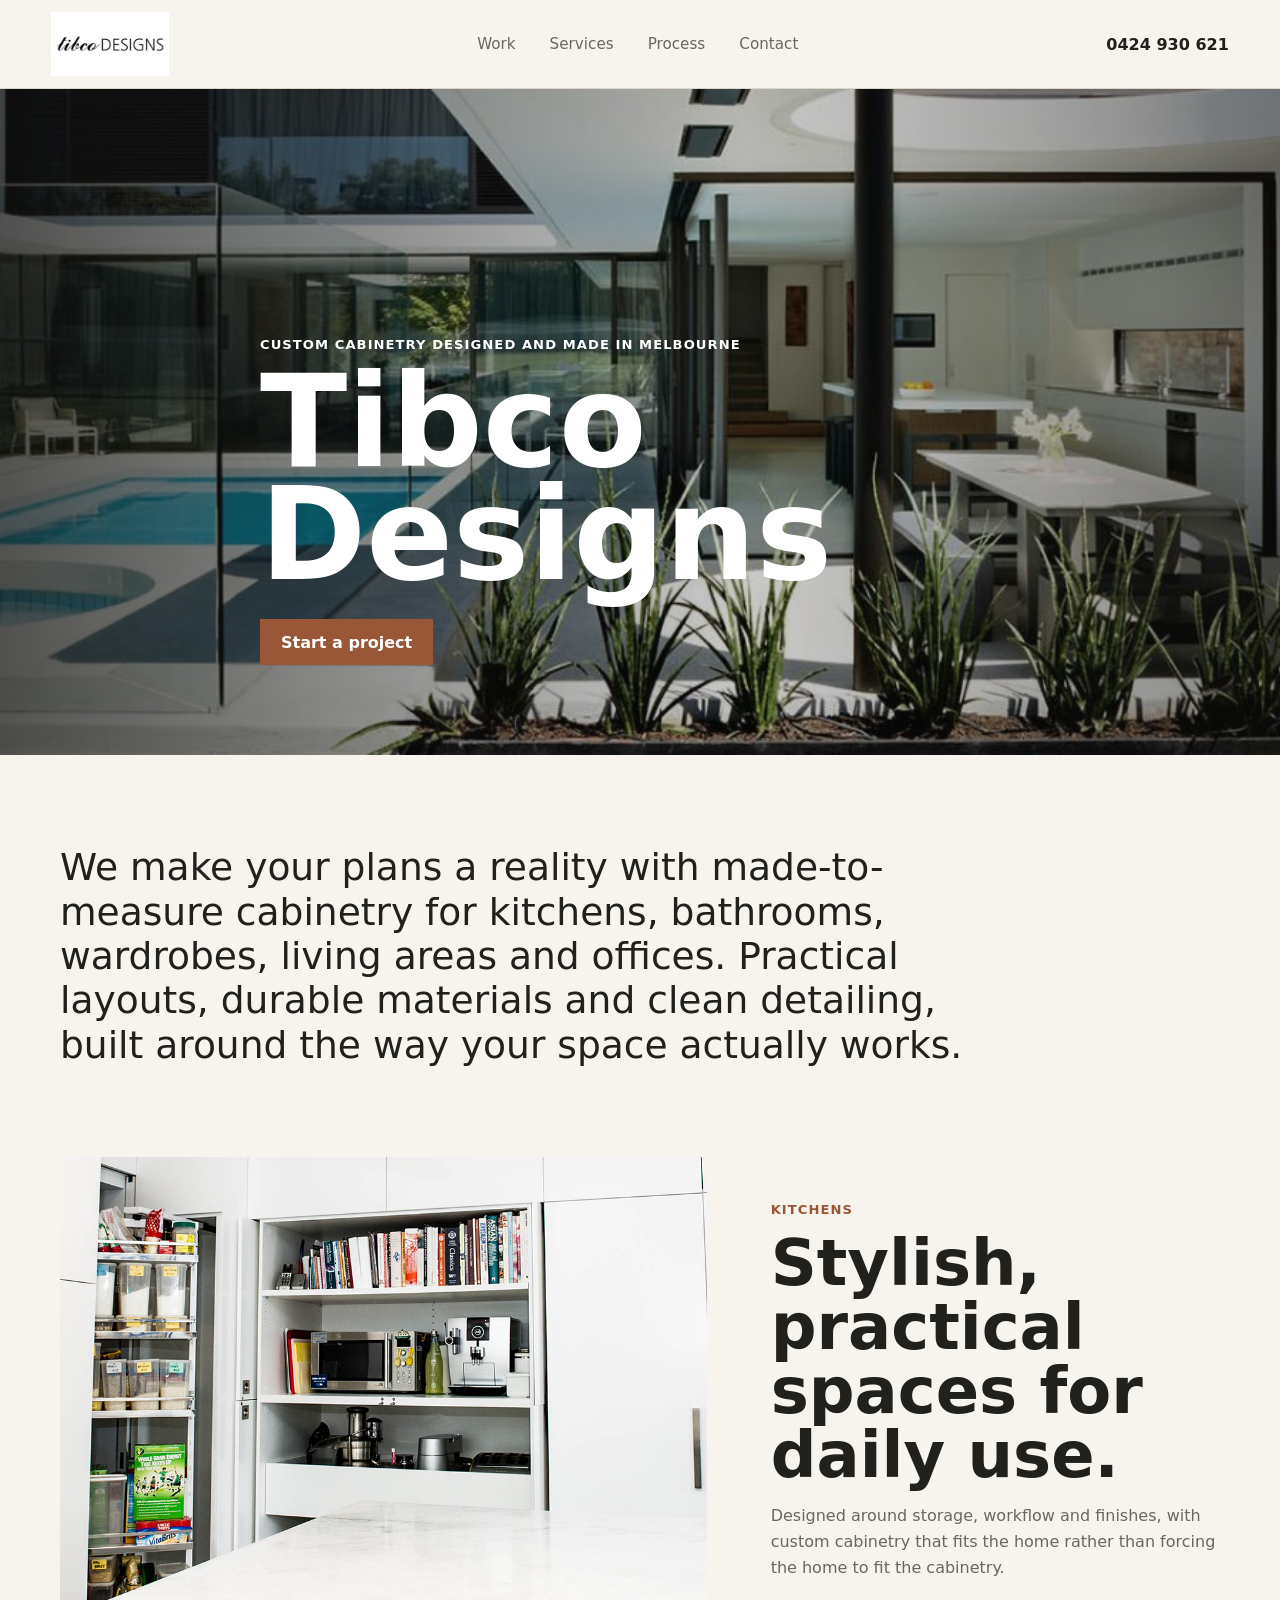
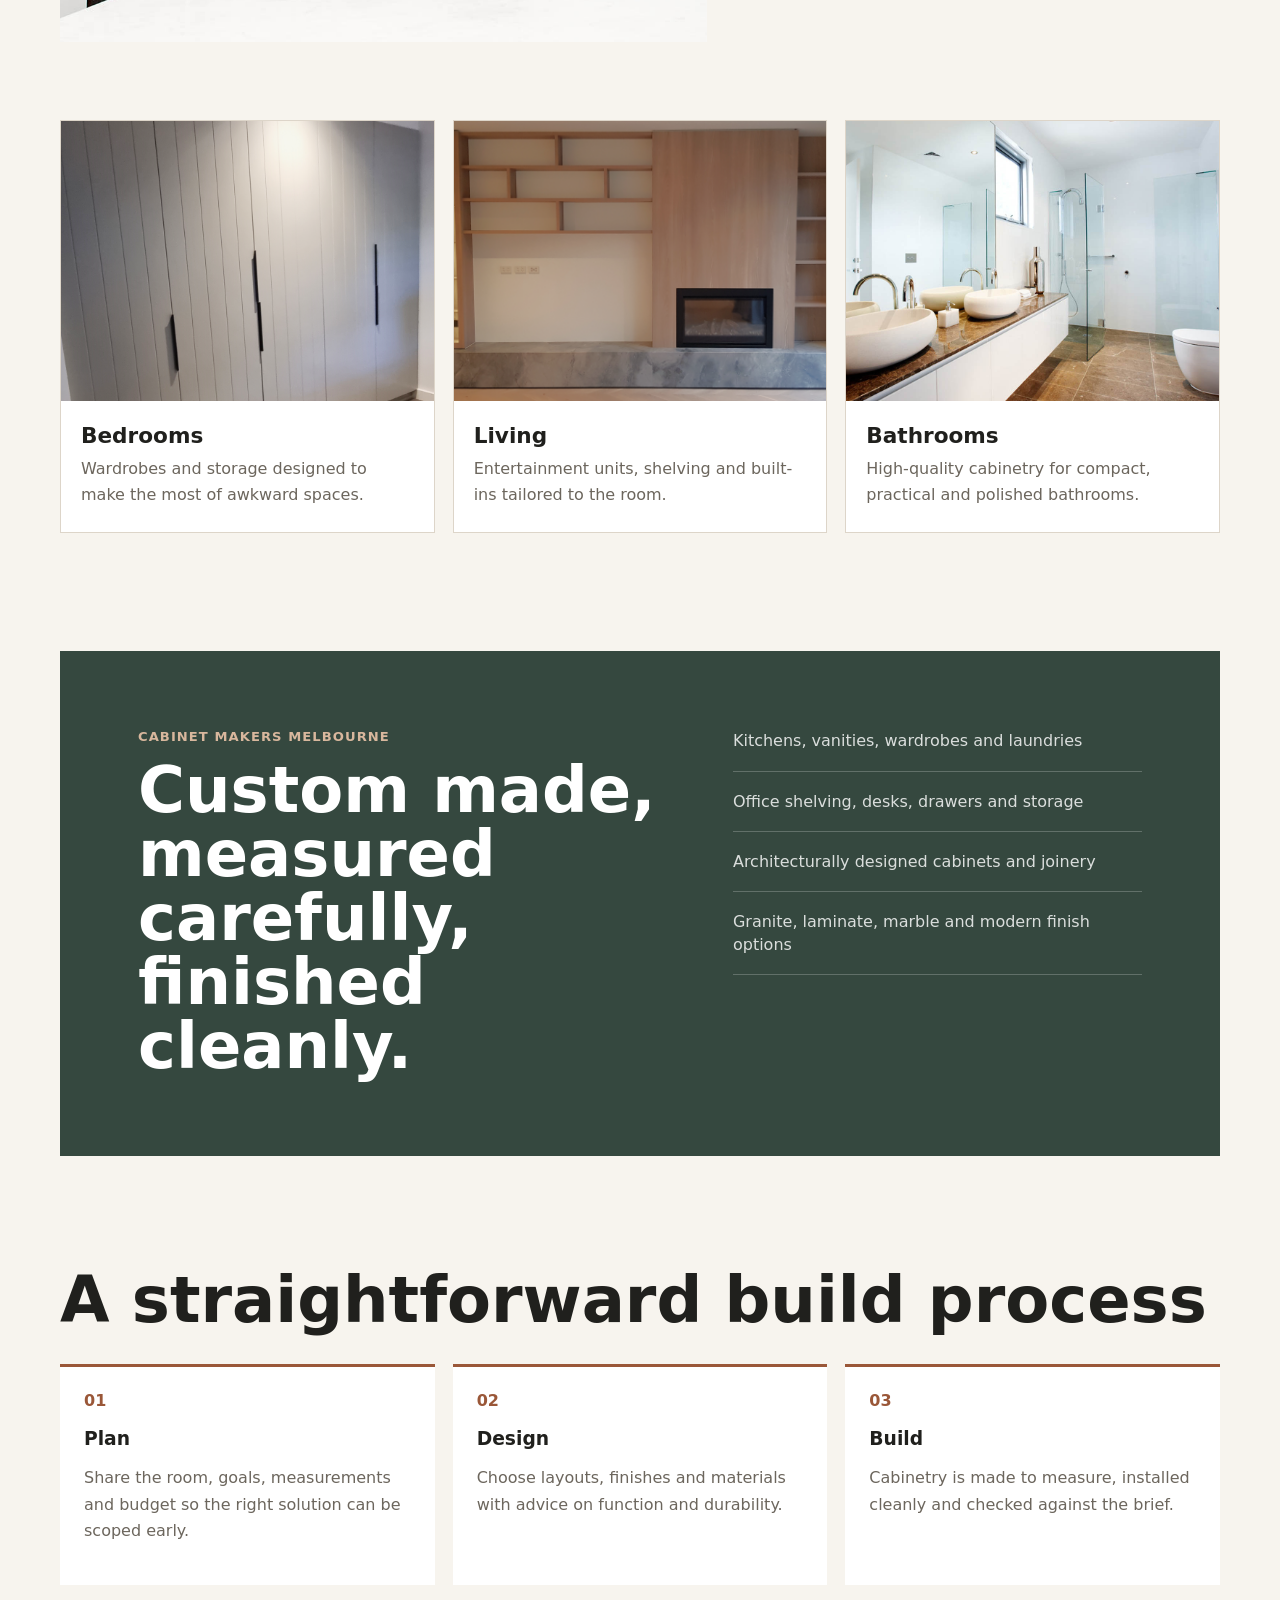
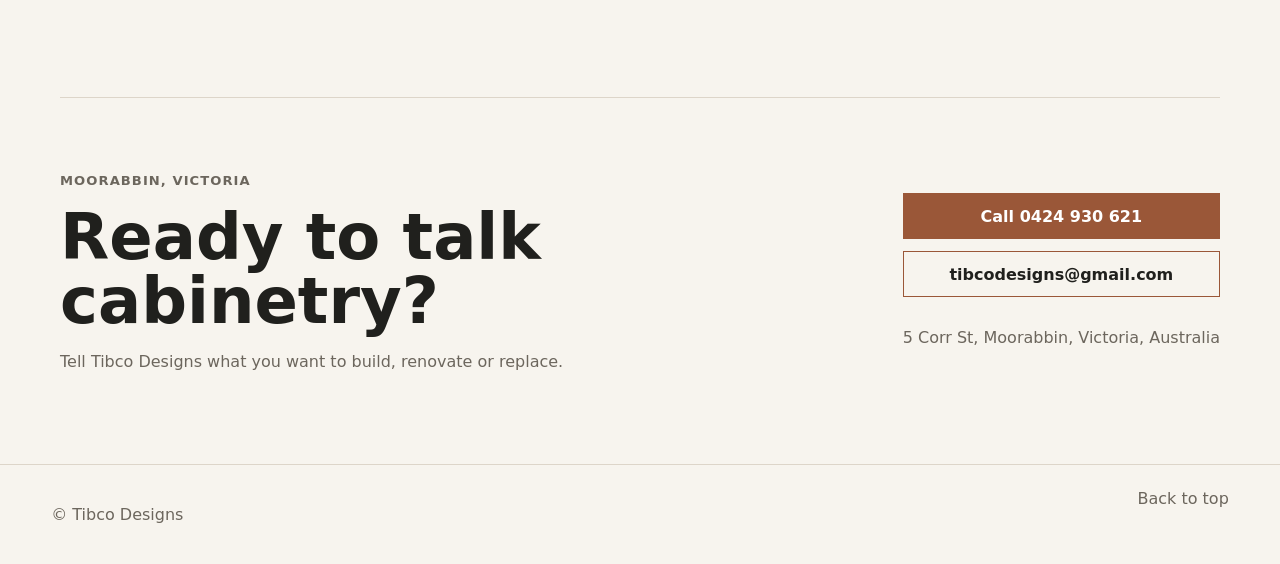
==== index.html @ f1836477 "Initial Tibco Designs static website" ====
<!doctype html>
<html lang="en-AU">
  <head>
    <meta charset="utf-8">
    <meta name="viewport" content="width=device-width, initial-scale=1">
    <title>Tibco Designs | Custom Cabinet Makers Melbourne</title>
    <meta name="description" content="Custom cabinetry, kitchens, wardrobes, living spaces, offices and bathrooms designed and made in Melbourne.">
    <link rel="stylesheet" href="styles.css">
  </head>
  <body>
    <header class="site-header" id="top">
      <a class="brand" href="#top" aria-label="Tibco Designs home">
        <img src="assets/logo.jpg" alt="Tibco Designs">
      </a>
      <nav aria-label="Primary navigation">
        <a href="#work">Work</a>
        <a href="#services">Services</a>
        <a href="#process">Process</a>
        <a href="#contact">Contact</a>
      </nav>
      <a class="phone" href="tel:+61424930621">0424 930 621</a>
    </header>

    <main>
      <section class="hero">
        <img src="assets/hero.jpg" alt="Custom cabinetry by Tibco Designs">
        <div class="hero-copy">
          <p>Custom cabinetry designed and made in Melbourne</p>
          <h1>Tibco Designs</h1>
          <a class="button" href="#contact">Start a project</a>
        </div>
      </section>

      <section class="intro" aria-label="Introduction">
        <p>We make your plans a reality with made-to-measure cabinetry for kitchens, bathrooms, wardrobes, living areas and offices. Practical layouts, durable materials and clean detailing, built around the way your space actually works.</p>
      </section>

      <section class="showcase" id="work">
        <article class="feature">
          <img src="assets/kitchen.jpg" alt="Modern custom kitchen cabinetry">
          <div>
            <p class="eyebrow">Kitchens</p>
            <h2>Stylish, practical spaces for daily use.</h2>
            <p>Designed around storage, workflow and finishes, with custom cabinetry that fits the home rather than forcing the home to fit the cabinetry.</p>
          </div>
        </article>

        <div class="project-grid">
          <article>
            <img src="assets/wardrobe.png" alt="Custom wardrobe joinery">
            <h3>Bedrooms</h3>
            <p>Wardrobes and storage designed to make the most of awkward spaces.</p>
          </article>
          <article>
            <img src="assets/living.png" alt="Living room cabinetry and entertainment unit">
            <h3>Living</h3>
            <p>Entertainment units, shelving and built-ins tailored to the room.</p>
          </article>
          <article>
            <img src="assets/bathroom.jpg" alt="Bathroom vanity cabinetry">
            <h3>Bathrooms</h3>
            <p>High-quality cabinetry for compact, practical and polished bathrooms.</p>
          </article>
        </div>
      </section>

      <section class="services" id="services">
        <div>
          <p class="eyebrow">Cabinet makers Melbourne</p>
          <h2>Custom made, measured carefully, finished cleanly.</h2>
        </div>
        <ul>
          <li>Kitchens, vanities, wardrobes and laundries</li>
          <li>Office shelving, desks, drawers and storage</li>
          <li>Architecturally designed cabinets and joinery</li>
          <li>Granite, laminate, marble and modern finish options</li>
        </ul>
      </section>

      <section class="process" id="process">
        <h2>A straightforward build process</h2>
        <div class="steps">
          <article>
            <span>01</span>
            <h3>Plan</h3>
            <p>Share the room, goals, measurements and budget so the right solution can be scoped early.</p>
          </article>
          <article>
            <span>02</span>
            <h3>Design</h3>
            <p>Choose layouts, finishes and materials with advice on function and durability.</p>
          </article>
          <article>
            <span>03</span>
            <h3>Build</h3>
            <p>Cabinetry is made to measure, installed cleanly and checked against the brief.</p>
          </article>
        </div>
      </section>

      <section class="contact" id="contact">
        <div>
          <p class="eyebrow">Moorabbin, Victoria</p>
          <h2>Ready to talk cabinetry?</h2>
          <p>Tell Tibco Designs what you want to build, renovate or replace.</p>
        </div>
        <div class="contact-actions">
          <a class="button" href="tel:+61424930621">Call 0424 930 621</a>
          <a class="button secondary" href="mailto:tibcodesigns@gmail.com">tibcodesigns@gmail.com</a>
          <p>5 Corr St, Moorabbin, Victoria, Australia</p>
        </div>
      </section>
    </main>

    <footer>
      <p>&copy; Tibco Designs</p>
      <a href="#top">Back to top</a>
    </footer>
  </body>
</html>
---- styles.css ----
:root {
  color-scheme: light;
  --ink: #20201d;
  --muted: #6c665d;
  --paper: #f7f4ee;
  --surface: #ffffff;
  --line: #ddd5c9;
  --accent: #9a5738;
  --accent-dark: #623722;
  --green: #35483f;
}

* {
  box-sizing: border-box;
}

html {
  scroll-behavior: smooth;
}

body {
  margin: 0;
  font-family: Inter, ui-sans-serif, system-ui, -apple-system, BlinkMacSystemFont, "Segoe UI", sans-serif;
  color: var(--ink);
  background: var(--paper);
  letter-spacing: 0;
}

img {
  display: block;
  max-width: 100%;
}

a {
  color: inherit;
  text-decoration: none;
}

.site-header {
  position: sticky;
  top: 0;
  z-index: 10;
  display: grid;
  grid-template-columns: auto 1fr auto;
  gap: 24px;
  align-items: center;
  padding: 12px clamp(18px, 4vw, 56px);
  background: rgba(247, 244, 238, 0.94);
  border-bottom: 1px solid var(--line);
  backdrop-filter: blur(18px);
}

.brand img {
  width: 118px;
  height: auto;
}

nav {
  display: flex;
  justify-content: center;
  gap: clamp(14px, 3vw, 34px);
  color: var(--muted);
  font-size: 0.95rem;
}

nav a,
.phone,
footer a {
  transition: color 160ms ease;
}

nav a:hover,
.phone:hover,
footer a:hover {
  color: var(--accent);
}

.phone {
  font-weight: 700;
}

.hero {
  position: relative;
  min-height: min(74vh, 720px);
  display: grid;
  align-items: end;
  overflow: hidden;
  background: var(--ink);
}

.hero img {
  position: absolute;
  inset: 0;
  width: 100%;
  height: 100%;
  object-fit: cover;
}

.hero::after {
  content: "";
  position: absolute;
  inset: 0;
  background: linear-gradient(90deg, rgba(18, 17, 14, 0.72), rgba(18, 17, 14, 0.22) 58%, rgba(18, 17, 14, 0.5));
}

.hero-copy {
  position: relative;
  z-index: 1;
  width: min(760px, calc(100% - 36px));
  margin: 0 auto;
  padding: 0 0 clamp(48px, 10vh, 96px);
  color: #fff;
}

.hero-copy p,
.eyebrow {
  margin: 0 0 14px;
  font-size: 0.82rem;
  font-weight: 800;
  letter-spacing: 0.08em;
  text-transform: uppercase;
}

.hero h1 {
  margin: 0 0 28px;
  font-size: clamp(3.6rem, 12vw, 8rem);
  line-height: 0.88;
}

.button {
  display: inline-flex;
  min-height: 46px;
  align-items: center;
  justify-content: center;
  padding: 0 20px;
  border: 1px solid var(--accent);
  background: var(--accent);
  color: #fff;
  font-weight: 800;
}

.button:hover {
  background: var(--accent-dark);
  border-color: var(--accent-dark);
}

.button.secondary {
  background: transparent;
  color: var(--ink);
}

.button.secondary:hover {
  background: var(--ink);
  border-color: var(--ink);
  color: #fff;
}

.intro,
.showcase,
.services,
.process,
.contact {
  width: min(1160px, calc(100% - 36px));
  margin: 0 auto;
}

.intro {
  padding: clamp(42px, 8vw, 90px) 0;
}

.intro p {
  width: min(920px, 100%);
  margin: 0;
  font-size: clamp(1.35rem, 3vw, 2.35rem);
  line-height: 1.18;
}

.feature {
  display: grid;
  grid-template-columns: minmax(0, 1.18fr) minmax(280px, 0.82fr);
  gap: clamp(24px, 5vw, 64px);
  align-items: center;
  padding-bottom: clamp(34px, 7vw, 78px);
}

.feature img,
.project-grid img {
  width: 100%;
  aspect-ratio: 4 / 3;
  object-fit: cover;
}

.feature h2,
.services h2,
.process h2,
.contact h2 {
  margin: 0;
  font-size: clamp(2rem, 5vw, 4rem);
  line-height: 1;
}

.feature p:not(.eyebrow),
.contact p,
.project-grid p,
.steps p {
  color: var(--muted);
  line-height: 1.65;
}

.eyebrow {
  color: var(--accent);
}

.project-grid {
  display: grid;
  grid-template-columns: repeat(3, minmax(0, 1fr));
  gap: 18px;
  padding-bottom: clamp(54px, 10vw, 118px);
}

.project-grid article {
  background: var(--surface);
  border: 1px solid var(--line);
}

.project-grid h3,
.project-grid p {
  margin-left: 20px;
  margin-right: 20px;
}

.project-grid h3 {
  margin-top: 22px;
  margin-bottom: 8px;
  font-size: 1.35rem;
}

.project-grid p {
  margin-top: 0;
  margin-bottom: 24px;
}

.services {
  display: grid;
  grid-template-columns: minmax(0, 0.95fr) minmax(280px, 0.75fr);
  gap: clamp(28px, 6vw, 80px);
  align-items: start;
  padding: clamp(44px, 7vw, 78px);
  background: var(--green);
  color: #fff;
}

.services .eyebrow {
  color: #d8b79d;
}

.services ul {
  display: grid;
  gap: 18px;
  margin: 0;
  padding: 0;
  list-style: none;
}

.services li {
  padding-bottom: 18px;
  border-bottom: 1px solid rgba(255, 255, 255, 0.22);
  color: rgba(255, 255, 255, 0.82);
  line-height: 1.45;
}

.process {
  padding: clamp(54px, 10vw, 112px) 0;
}

.steps {
  display: grid;
  grid-template-columns: repeat(3, minmax(0, 1fr));
  gap: 18px;
  margin-top: 32px;
}

.steps article {
  border-top: 3px solid var(--accent);
  background: var(--surface);
  padding: 24px;
}

.steps span {
  color: var(--accent);
  font-weight: 900;
}

.steps h3 {
  margin: 18px 0 8px;
}

.contact {
  display: grid;
  grid-template-columns: minmax(0, 1fr) auto;
  gap: 30px;
  align-items: center;
  padding: clamp(40px, 7vw, 72px) 0;
  border-top: 1px solid var(--line);
}

.contact-actions {
  display: grid;
  gap: 12px;
  min-width: min(360px, 100%);
}

footer {
  display: flex;
  justify-content: space-between;
  gap: 18px;
  padding: 24px clamp(18px, 4vw, 56px);
  color: var(--muted);
  border-top: 1px solid var(--line);
}

@media (max-width: 820px) {
  .site-header {
    grid-template-columns: 1fr auto;
  }

  nav {
    grid-column: 1 / -1;
    justify-content: flex-start;
    overflow-x: auto;
    padding-bottom: 2px;
  }

  .feature,
  .services,
  .contact {
    grid-template-columns: 1fr;
  }

  .project-grid,
  .steps {
    grid-template-columns: 1fr;
  }

  .services {
    width: 100%;
    padding-left: 18px;
    padding-right: 18px;
  }
}

@media (max-width: 520px) {
  .phone {
    font-size: 0.9rem;
  }

  .brand img {
    width: 100px;
  }

  .hero {
    min-height: 640px;
  }

  .hero-copy {
    width: calc(100% - 28px);
  }

  footer {
    display: grid;
  }
}
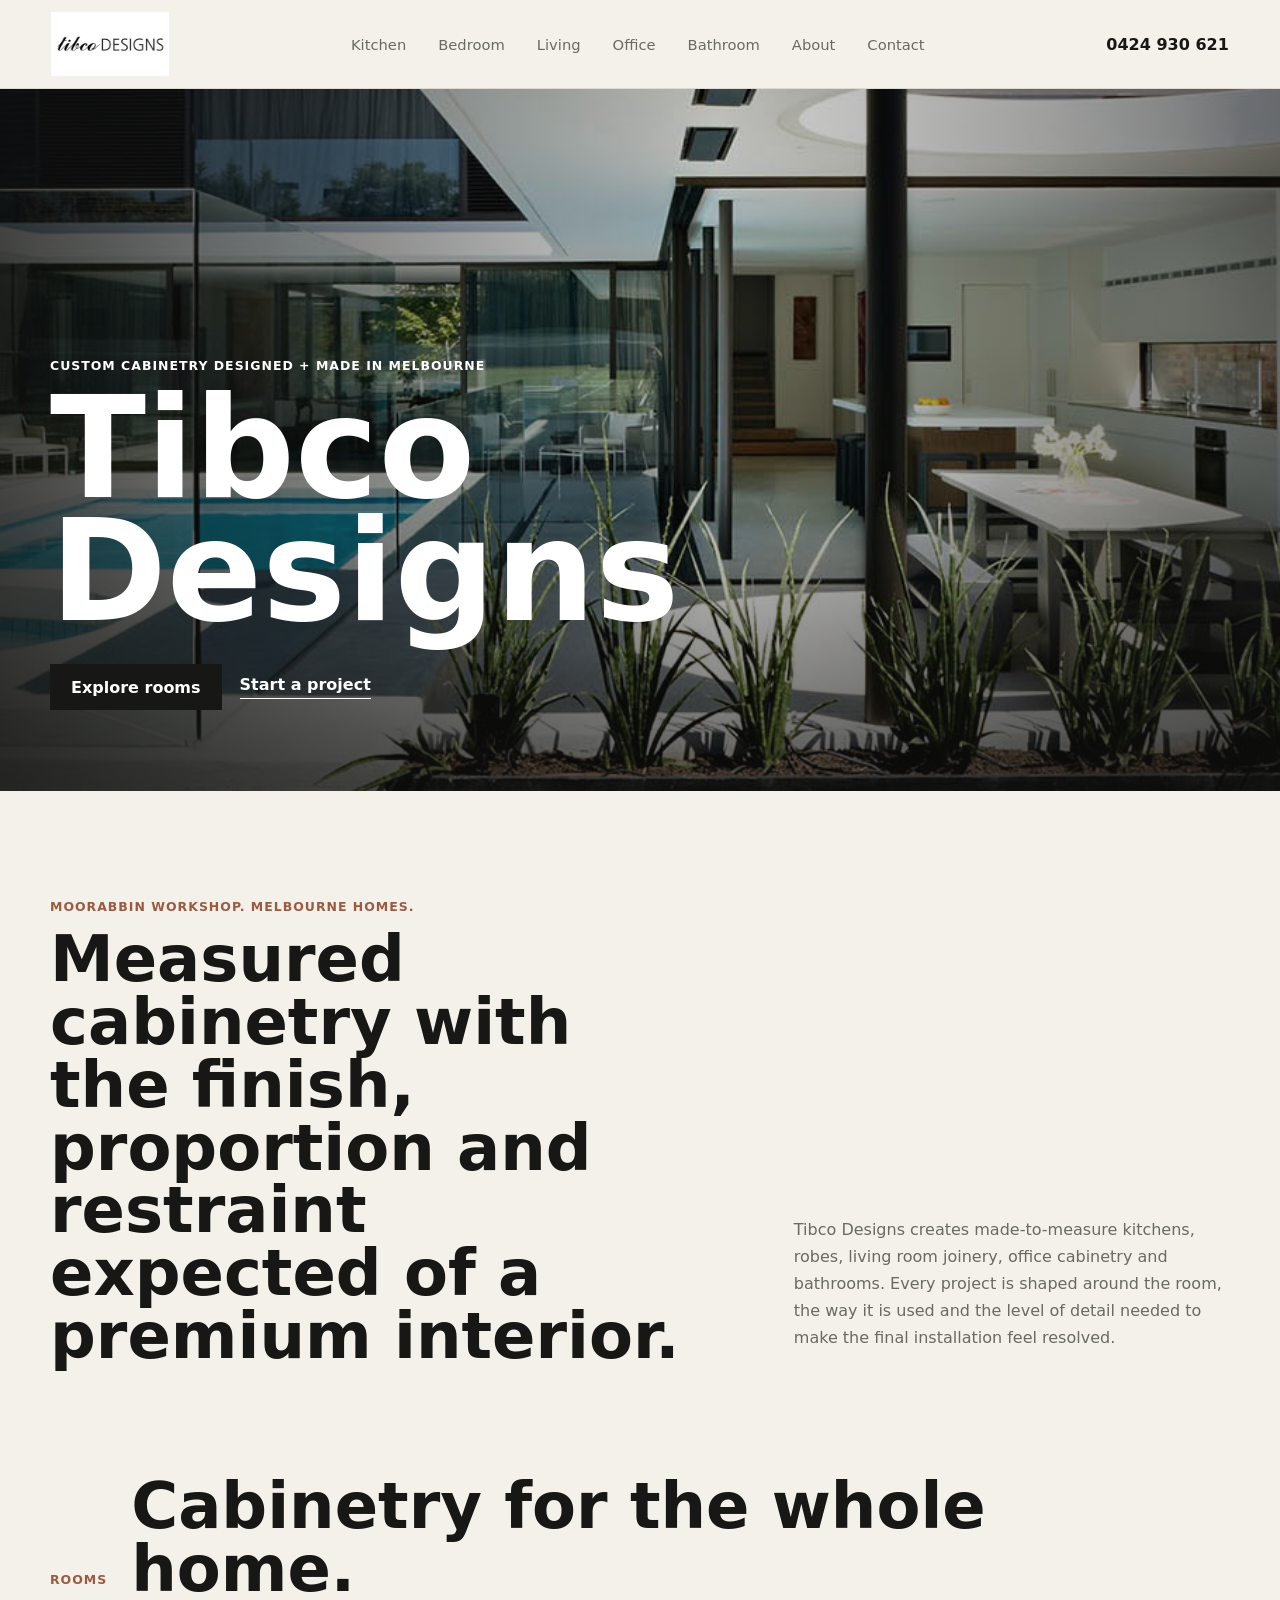
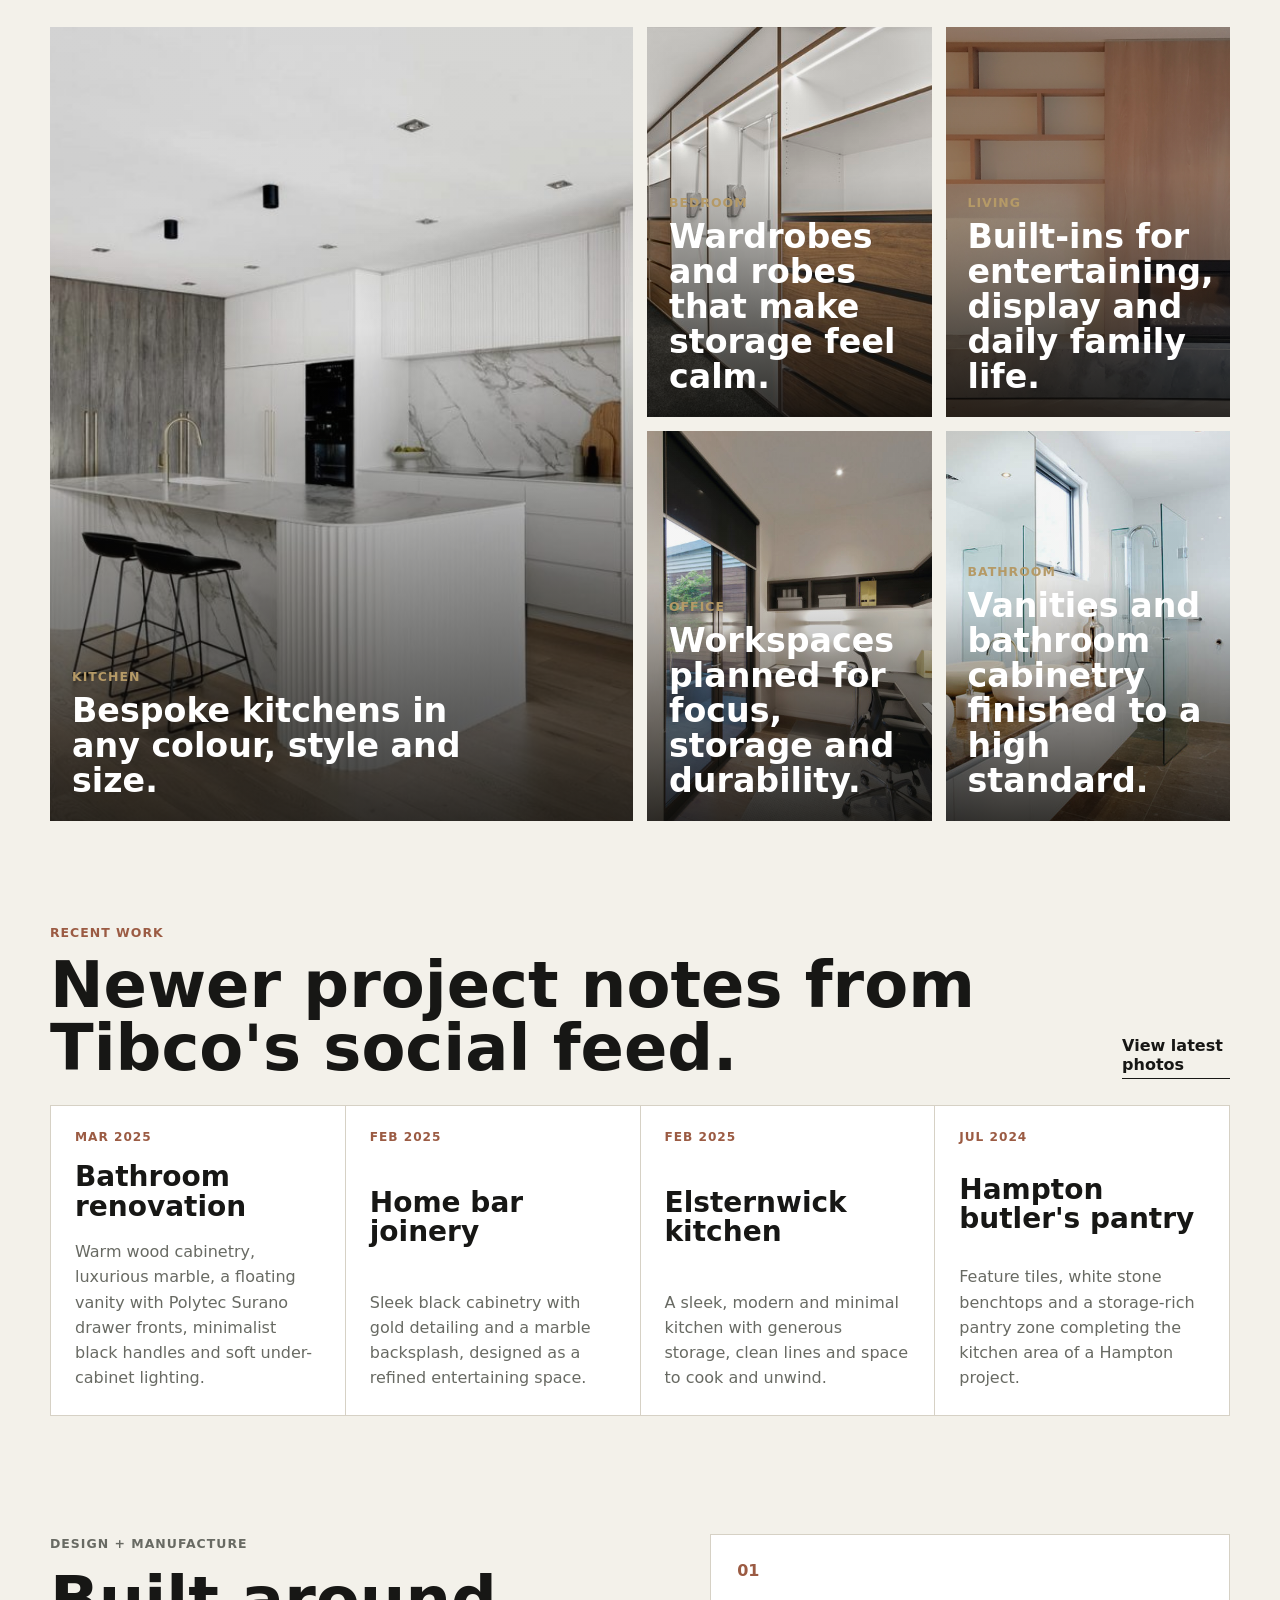
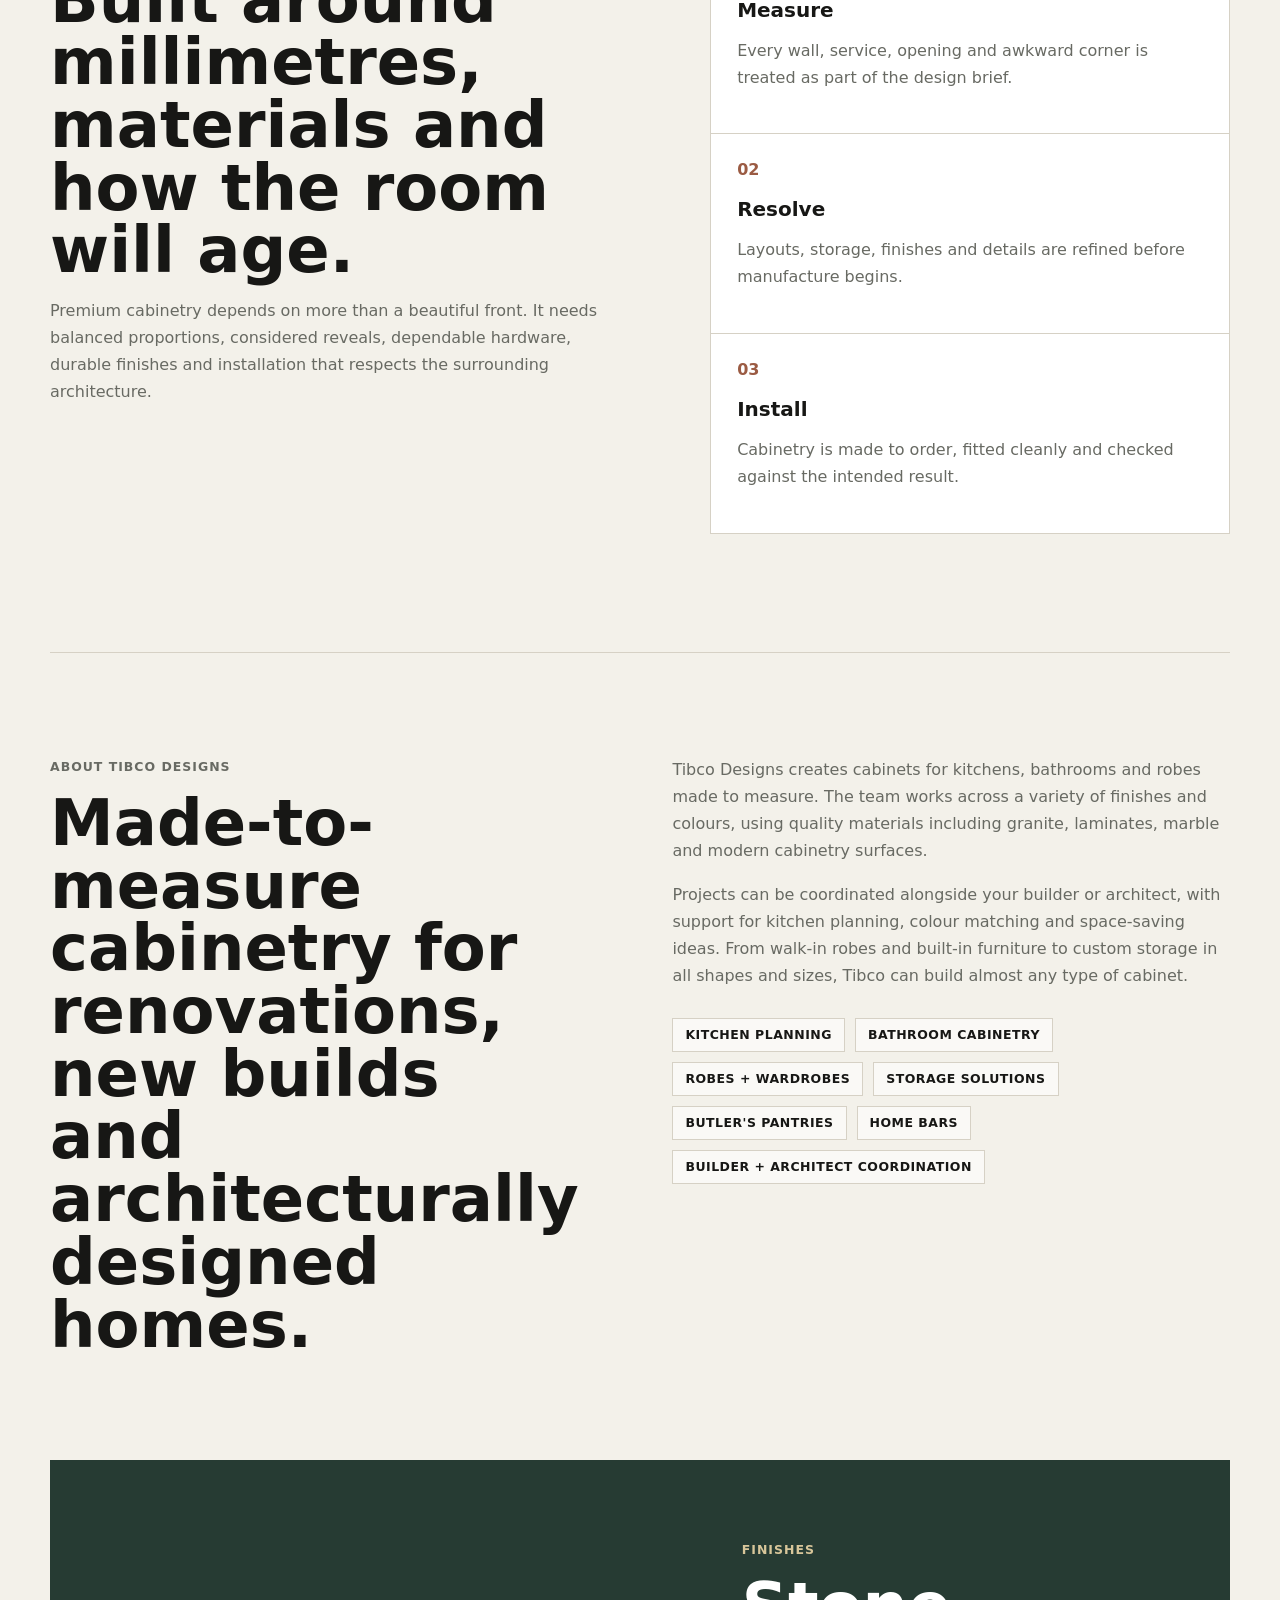
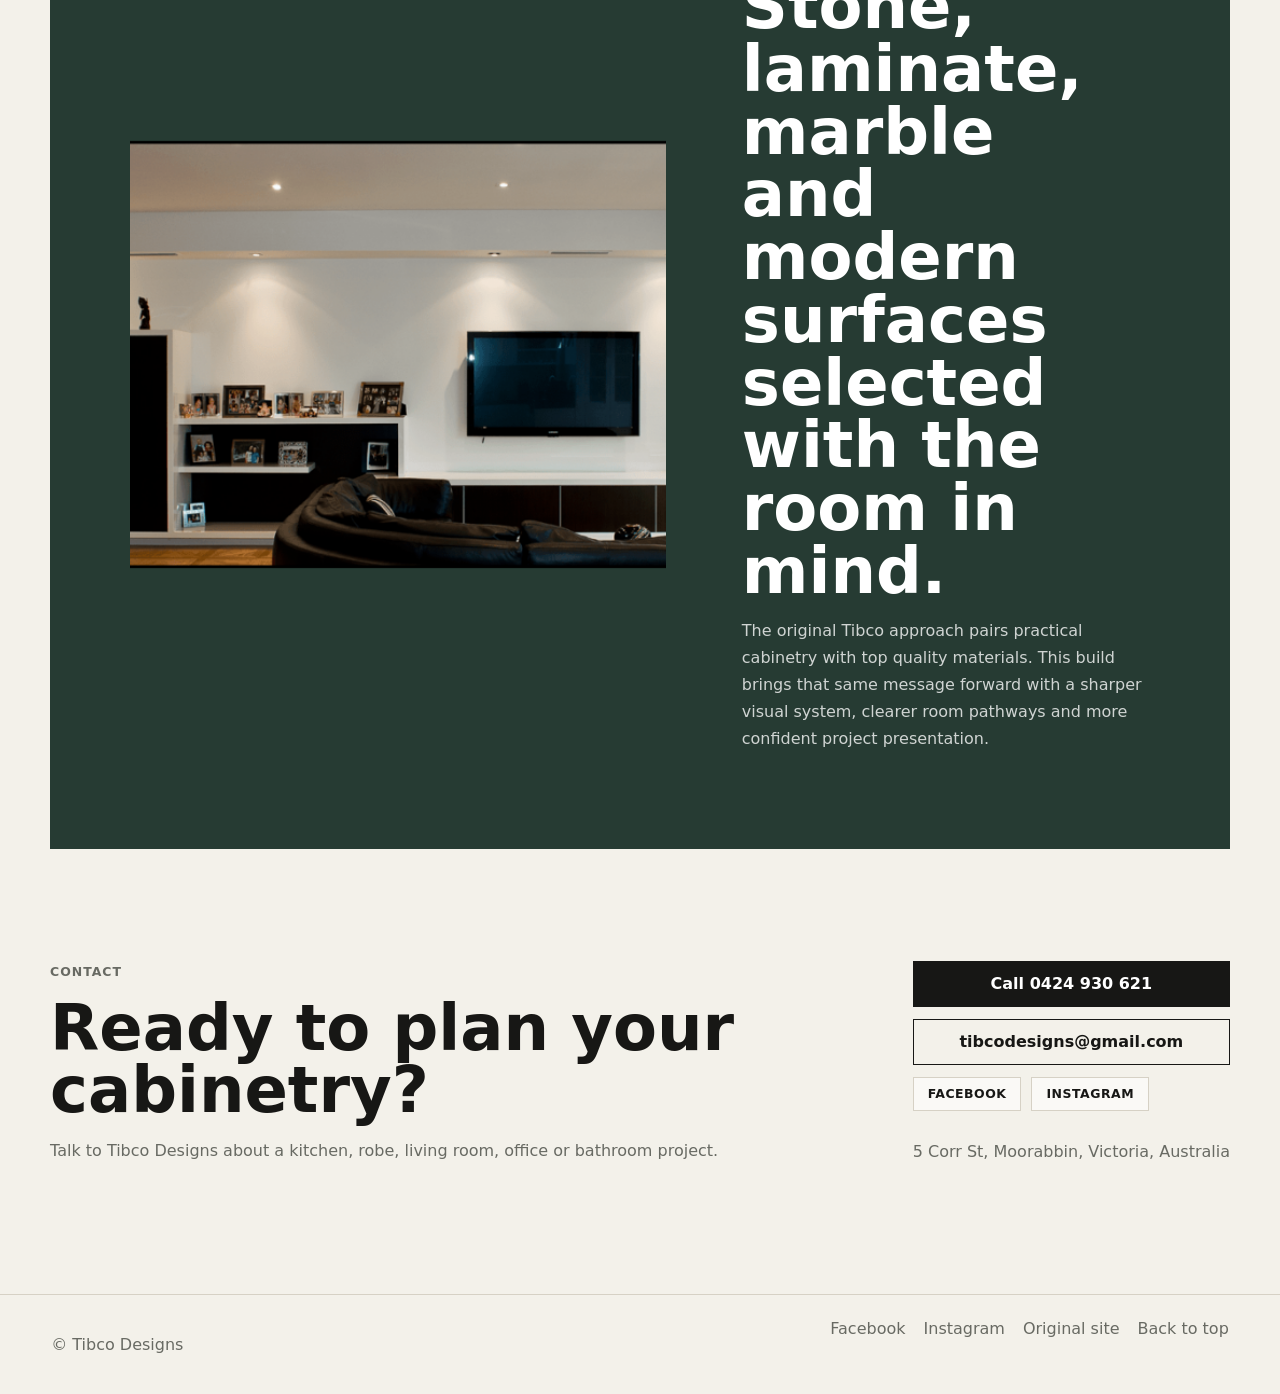
==== commit 4f771124: "updated to latest designs" ====
--- a/index.html
+++ b/index.html
@@ -3,19 +3,22 @@
   <head>
     <meta charset="utf-8">
     <meta name="viewport" content="width=device-width, initial-scale=1">
-    <title>Tibco Designs | Custom Cabinet Makers Melbourne</title>
-    <meta name="description" content="Custom cabinetry, kitchens, wardrobes, living spaces, offices and bathrooms designed and made in Melbourne.">
+    <title>Tibco Designs | Premium Custom Cabinet Makers Melbourne</title>
+    <meta name="description" content="Premium custom cabinetry, kitchens, wardrobes, living rooms, offices and bathrooms designed and made in Melbourne.">
     <link rel="stylesheet" href="styles.css">
   </head>
   <body>
     <header class="site-header" id="top">
-      <a class="brand" href="#top" aria-label="Tibco Designs home">
-        <img src="assets/logo.jpg" alt="Tibco Designs">
+      <a class="brand" href="index.html" aria-label="Tibco Designs home">
+        <img src="assets/original/logo.jpg" alt="Tibco Designs">
       </a>
       <nav aria-label="Primary navigation">
-        <a href="#work">Work</a>
-        <a href="#services">Services</a>
-        <a href="#process">Process</a>
+        <a href="kitchen/">Kitchen</a>
+        <a href="bedroom/">Bedroom</a>
+        <a href="living/">Living</a>
+        <a href="office/">Office</a>
+        <a href="bathroom/">Bathroom</a>
+        <a href="#about">About</a>
         <a href="#contact">Contact</a>
       </nav>
       <a class="phone" href="tel:+61424930621">0424 930 621</a>
@@ -23,90 +26,159 @@
 
     <main>
       <section class="hero">
-        <img src="assets/hero.jpg" alt="Custom cabinetry by Tibco Designs">
+        <img src="assets/original/home/hero.jpg" alt="Architectural custom cabinetry by Tibco Designs">
         <div class="hero-copy">
-          <p>Custom cabinetry designed and made in Melbourne</p>
+          <p>Custom cabinetry designed + made in Melbourne</p>
           <h1>Tibco Designs</h1>
-          <a class="button" href="#contact">Start a project</a>
+          <div class="hero-actions">
+            <a class="button" href="#rooms">Explore rooms</a>
+            <a class="text-link" href="#contact">Start a project</a>
+          </div>
         </div>
       </section>
 
       <section class="intro" aria-label="Introduction">
-        <p>We make your plans a reality with made-to-measure cabinetry for kitchens, bathrooms, wardrobes, living areas and offices. Practical layouts, durable materials and clean detailing, built around the way your space actually works.</p>
+        <div>
+          <p class="eyebrow">Moorabbin workshop. Melbourne homes.</p>
+          <h2>Measured cabinetry with the finish, proportion and restraint expected of a premium interior.</h2>
+        </div>
+        <p>Tibco Designs creates made-to-measure kitchens, robes, living room joinery, office cabinetry and bathrooms. Every project is shaped around the room, the way it is used and the level of detail needed to make the final installation feel resolved.</p>
       </section>
 
-      <section class="showcase" id="work">
-        <article class="feature">
-          <img src="assets/kitchen.jpg" alt="Modern custom kitchen cabinetry">
+      <section class="room-index" id="rooms" aria-label="Room categories">
+        <div class="section-heading">
+          <p class="eyebrow">Rooms</p>
+          <h2>Cabinetry for the whole home.</h2>
+        </div>
+
+        <div class="room-grid">
+          <a class="room-card room-card-large" href="kitchen/">
+            <img src="assets/original/kitchen/beach-rd-hampton.jpg" alt="Premium kitchen cabinetry">
+            <span>Kitchen</span>
+            <strong>Bespoke kitchens in any colour, style and size.</strong>
+          </a>
+          <a class="room-card" href="bedroom/">
+            <img src="assets/original/bedroom/dsc06304.jpg" alt="Custom wardrobe and bedroom cabinetry">
+            <span>Bedroom</span>
+            <strong>Wardrobes and robes that make storage feel calm.</strong>
+          </a>
+          <a class="room-card" href="living/">
+            <img src="assets/original/living/hawthorne-entertainment.png" alt="Living room cabinetry and entertainment unit">
+            <span>Living</span>
+            <strong>Built-ins for entertaining, display and daily family life.</strong>
+          </a>
+          <a class="room-card" href="office/">
+            <img src="assets/original/office/image7.jpg" alt="Custom office cabinetry">
+            <span>Office</span>
+            <strong>Workspaces planned for focus, storage and durability.</strong>
+          </a>
+          <a class="room-card" href="bathroom/">
+            <img src="assets/original/home/bathroom.jpg" alt="Custom bathroom vanity cabinetry">
+            <span>Bathroom</span>
+            <strong>Vanities and bathroom cabinetry finished to a high standard.</strong>
+          </a>
+        </div>
+      </section>
+
+      <section class="social-highlights" aria-label="Recent work from social media">
+        <div class="section-heading">
           <div>
-            <p class="eyebrow">Kitchens</p>
-            <h2>Stylish, practical spaces for daily use.</h2>
-            <p>Designed around storage, workflow and finishes, with custom cabinetry that fits the home rather than forcing the home to fit the cabinetry.</p>
+            <p class="eyebrow">Recent work</p>
+            <h2>Newer project notes from Tibco's social feed.</h2>
           </div>
-        </article>
-
-        <div class="project-grid">
+          <a class="text-link" href="https://www.facebook.com/tibcodesigns/" target="_blank" rel="noopener">View latest photos</a>
+        </div>
+        <div class="highlight-grid">
           <article>
-            <img src="assets/wardrobe.png" alt="Custom wardrobe joinery">
-            <h3>Bedrooms</h3>
-            <p>Wardrobes and storage designed to make the most of awkward spaces.</p>
+            <span>Mar 2025</span>
+            <h3>Bathroom renovation</h3>
+            <p>Warm wood cabinetry, luxurious marble, a floating vanity with Polytec Surano drawer fronts, minimalist black handles and soft under-cabinet lighting.</p>
           </article>
           <article>
-            <img src="assets/living.png" alt="Living room cabinetry and entertainment unit">
-            <h3>Living</h3>
-            <p>Entertainment units, shelving and built-ins tailored to the room.</p>
+            <span>Feb 2025</span>
+            <h3>Home bar joinery</h3>
+            <p>Sleek black cabinetry with gold detailing and a marble backsplash, designed as a refined entertaining space.</p>
           </article>
           <article>
-            <img src="assets/bathroom.jpg" alt="Bathroom vanity cabinetry">
-            <h3>Bathrooms</h3>
-            <p>High-quality cabinetry for compact, practical and polished bathrooms.</p>
+            <span>Feb 2025</span>
+            <h3>Elsternwick kitchen</h3>
+            <p>A sleek, modern and minimal kitchen with generous storage, clean lines and space to cook and unwind.</p>
+          </article>
+          <article>
+            <span>Jul 2024</span>
+            <h3>Hampton butler's pantry</h3>
+            <p>Feature tiles, white stone benchtops and a storage-rich pantry zone completing the kitchen area of a Hampton project.</p>
           </article>
         </div>
       </section>
 
-      <section class="services" id="services">
-        <div>
-          <p class="eyebrow">Cabinet makers Melbourne</p>
-          <h2>Custom made, measured carefully, finished cleanly.</h2>
+      <section class="atelier">
+        <div class="atelier-copy">
+          <p class="eyebrow">Design + manufacture</p>
+          <h2>Built around millimetres, materials and how the room will age.</h2>
+          <p>Premium cabinetry depends on more than a beautiful front. It needs balanced proportions, considered reveals, dependable hardware, durable finishes and installation that respects the surrounding architecture.</p>
         </div>
-        <ul>
-          <li>Kitchens, vanities, wardrobes and laundries</li>
-          <li>Office shelving, desks, drawers and storage</li>
-          <li>Architecturally designed cabinets and joinery</li>
-          <li>Granite, laminate, marble and modern finish options</li>
-        </ul>
-      </section>
-
-      <section class="process" id="process">
-        <h2>A straightforward build process</h2>
-        <div class="steps">
+        <div class="atelier-list">
           <article>
             <span>01</span>
-            <h3>Plan</h3>
-            <p>Share the room, goals, measurements and budget so the right solution can be scoped early.</p>
+            <h3>Measure</h3>
+            <p>Every wall, service, opening and awkward corner is treated as part of the design brief.</p>
           </article>
           <article>
             <span>02</span>
-            <h3>Design</h3>
-            <p>Choose layouts, finishes and materials with advice on function and durability.</p>
+            <h3>Resolve</h3>
+            <p>Layouts, storage, finishes and details are refined before manufacture begins.</p>
           </article>
           <article>
             <span>03</span>
-            <h3>Build</h3>
-            <p>Cabinetry is made to measure, installed cleanly and checked against the brief.</p>
+            <h3>Install</h3>
+            <p>Cabinetry is made to order, fitted cleanly and checked against the intended result.</p>
           </article>
+        </div>
+      </section>
+
+      <section class="about-panel" id="about">
+        <div>
+          <p class="eyebrow">About Tibco Designs</p>
+          <h2>Made-to-measure cabinetry for renovations, new builds and architecturally designed homes.</h2>
+        </div>
+        <div class="about-copy">
+          <p>Tibco Designs creates cabinets for kitchens, bathrooms and robes made to measure. The team works across a variety of finishes and colours, using quality materials including granite, laminates, marble and modern cabinetry surfaces.</p>
+          <p>Projects can be coordinated alongside your builder or architect, with support for kitchen planning, colour matching and space-saving ideas. From walk-in robes and built-in furniture to custom storage in all shapes and sizes, Tibco can build almost any type of cabinet.</p>
+          <div class="about-points" aria-label="About highlights">
+            <span>Kitchen planning</span>
+            <span>Bathroom cabinetry</span>
+            <span>Robes + wardrobes</span>
+            <span>Storage solutions</span>
+            <span>Butler's pantries</span>
+            <span>Home bars</span>
+            <span>Builder + architect coordination</span>
+          </div>
+        </div>
+      </section>
+
+      <section class="materials">
+        <img src="assets/original/living/tibco-living.png" alt="Detailed living room joinery by Tibco Designs">
+        <div>
+          <p class="eyebrow">Finishes</p>
+          <h2>Stone, laminate, marble and modern surfaces selected with the room in mind.</h2>
+          <p>The original Tibco approach pairs practical cabinetry with top quality materials. This build brings that same message forward with a sharper visual system, clearer room pathways and more confident project presentation.</p>
         </div>
       </section>
 
       <section class="contact" id="contact">
         <div>
-          <p class="eyebrow">Moorabbin, Victoria</p>
-          <h2>Ready to talk cabinetry?</h2>
-          <p>Tell Tibco Designs what you want to build, renovate or replace.</p>
+          <p class="eyebrow">Contact</p>
+          <h2>Ready to plan your cabinetry?</h2>
+          <p>Talk to Tibco Designs about a kitchen, robe, living room, office or bathroom project.</p>
         </div>
         <div class="contact-actions">
           <a class="button" href="tel:+61424930621">Call 0424 930 621</a>
           <a class="button secondary" href="mailto:tibcodesigns@gmail.com">tibcodesigns@gmail.com</a>
+          <div class="social-links" aria-label="Social media">
+            <a href="https://www.facebook.com/tibcodesigns/" target="_blank" rel="noopener">Facebook</a>
+            <a href="https://www.instagram.com/tibco_designs/" target="_blank" rel="noopener">Instagram</a>
+          </div>
           <p>5 Corr St, Moorabbin, Victoria, Australia</p>
         </div>
       </section>
@@ -114,7 +186,12 @@
 
     <footer>
       <p>&copy; Tibco Designs</p>
-      <a href="#top">Back to top</a>
+      <div>
+        <a href="https://www.facebook.com/tibcodesigns/" target="_blank" rel="noopener">Facebook</a>
+        <a href="https://www.instagram.com/tibco_designs/" target="_blank" rel="noopener">Instagram</a>
+        <a href="https://www.tibcodesigns.com.au/" rel="noopener">Original site</a>
+        <a href="#top">Back to top</a>
+      </div>
     </footer>
   </body>
 </html>
--- a/styles.css
+++ b/styles.css
@@ -1,13 +1,16 @@
 :root {
   color-scheme: light;
-  --ink: #20201d;
-  --muted: #6c665d;
-  --paper: #f7f4ee;
+  --ink: #171715;
+  --charcoal: #252724;
+  --muted: #686a63;
+  --paper: #f3f1ea;
   --surface: #ffffff;
-  --line: #ddd5c9;
-  --accent: #9a5738;
-  --accent-dark: #623722;
-  --green: #35483f;
+  --stone: #d9d6cd;
+  --line: #d6d1c5;
+  --forest: #263b33;
+  --clay: #9b5b43;
+  --brass: #b59a67;
+  --blue: #445b68;
 }
 
 * {
@@ -39,14 +42,14 @@
 .site-header {
   position: sticky;
   top: 0;
-  z-index: 10;
+  z-index: 20;
   display: grid;
   grid-template-columns: auto 1fr auto;
   gap: 24px;
   align-items: center;
-  padding: 12px clamp(18px, 4vw, 56px);
-  background: rgba(247, 244, 238, 0.94);
-  border-bottom: 1px solid var(--line);
+  padding: 12px clamp(18px, 4vw, 58px);
+  background: rgba(243, 241, 234, 0.92);
+  border-bottom: 1px solid rgba(23, 23, 21, 0.1);
   backdrop-filter: blur(18px);
 }
 
@@ -58,37 +61,41 @@
 nav {
   display: flex;
   justify-content: center;
-  gap: clamp(14px, 3vw, 34px);
+  gap: clamp(14px, 2.6vw, 32px);
   color: var(--muted);
-  font-size: 0.95rem;
+  font-size: 0.92rem;
 }
 
 nav a,
 .phone,
-footer a {
-  transition: color 160ms ease;
+footer a,
+.text-link {
+  transition: color 160ms ease, border-color 160ms ease;
 }
 
 nav a:hover,
 .phone:hover,
-footer a:hover {
-  color: var(--accent);
+footer a:hover,
+.text-link:hover {
+  color: var(--clay);
 }
 
 .phone {
-  font-weight: 700;
+  font-weight: 800;
+  white-space: nowrap;
 }
 
 .hero {
   position: relative;
-  min-height: min(74vh, 720px);
+  min-height: min(78vh, 760px);
   display: grid;
   align-items: end;
   overflow: hidden;
-  background: var(--ink);
-}
-
-.hero img {
+  background: var(--charcoal);
+}
+
+.hero img,
+.room-hero img {
   position: absolute;
   inset: 0;
   width: 100%;
@@ -96,35 +103,56 @@
   object-fit: cover;
 }
 
-.hero::after {
+.hero::after,
+.room-hero::after {
   content: "";
   position: absolute;
   inset: 0;
-  background: linear-gradient(90deg, rgba(18, 17, 14, 0.72), rgba(18, 17, 14, 0.22) 58%, rgba(18, 17, 14, 0.5));
-}
-
-.hero-copy {
+  background:
+    linear-gradient(90deg, rgba(15, 15, 13, 0.78), rgba(15, 15, 13, 0.18) 56%, rgba(15, 15, 13, 0.54)),
+    linear-gradient(0deg, rgba(15, 15, 13, 0.58), transparent 44%);
+}
+
+.hero-copy,
+.room-hero-copy {
   position: relative;
   z-index: 1;
-  width: min(760px, calc(100% - 36px));
+  width: min(1180px, calc(100% - 36px));
   margin: 0 auto;
-  padding: 0 0 clamp(48px, 10vh, 96px);
+  padding: 0 0 clamp(46px, 9vh, 96px);
   color: #fff;
 }
 
+.hero-copy {
+  display: grid;
+  align-content: end;
+  min-height: min(78vh, 760px);
+}
+
 .hero-copy p,
-.eyebrow {
+.eyebrow,
+.room-kicker {
   margin: 0 0 14px;
-  font-size: 0.82rem;
-  font-weight: 800;
+  font-size: 0.78rem;
+  font-weight: 850;
   letter-spacing: 0.08em;
   text-transform: uppercase;
 }
 
-.hero h1 {
-  margin: 0 0 28px;
-  font-size: clamp(3.6rem, 12vw, 8rem);
+.hero h1,
+.room-hero h1 {
+  max-width: 980px;
+  margin: 0;
+  font-size: clamp(3.4rem, 11vw, 8.8rem);
   line-height: 0.88;
+}
+
+.hero-actions {
+  display: flex;
+  flex-wrap: wrap;
+  gap: 18px;
+  align-items: center;
+  margin-top: 30px;
 }
 
 .button {
@@ -133,15 +161,15 @@
   align-items: center;
   justify-content: center;
   padding: 0 20px;
-  border: 1px solid var(--accent);
-  background: var(--accent);
+  border: 1px solid var(--ink);
+  background: var(--ink);
   color: #fff;
-  font-weight: 800;
+  font-weight: 850;
 }
 
 .button:hover {
-  background: var(--accent-dark);
-  border-color: var(--accent-dark);
+  background: var(--clay);
+  border-color: var(--clay);
 }
 
 .button.secondary {
@@ -150,149 +178,302 @@
 }
 
 .button.secondary:hover {
-  background: var(--ink);
-  border-color: var(--ink);
+  background: var(--forest);
+  border-color: var(--forest);
   color: #fff;
 }
 
+.text-link {
+  padding-bottom: 4px;
+  border-bottom: 1px solid currentColor;
+  font-weight: 850;
+}
+
 .intro,
-.showcase,
-.services,
-.process,
-.contact {
-  width: min(1160px, calc(100% - 36px));
+.room-index,
+.social-highlights,
+.atelier,
+.about-panel,
+.materials,
+.contact,
+.room-overview,
+.room-details,
+.room-related {
+  width: min(1180px, calc(100% - 36px));
   margin: 0 auto;
 }
 
 .intro {
-  padding: clamp(42px, 8vw, 90px) 0;
-}
-
-.intro p {
-  width: min(920px, 100%);
-  margin: 0;
-  font-size: clamp(1.35rem, 3vw, 2.35rem);
-  line-height: 1.18;
-}
-
-.feature {
-  display: grid;
-  grid-template-columns: minmax(0, 1.18fr) minmax(280px, 0.82fr);
-  gap: clamp(24px, 5vw, 64px);
+  display: grid;
+  grid-template-columns: minmax(0, 1.08fr) minmax(280px, 0.72fr);
+  gap: clamp(28px, 7vw, 92px);
+  align-items: end;
+  padding: clamp(56px, 9vw, 108px) 0;
+}
+
+.intro h2,
+.section-heading h2,
+.atelier h2,
+.about-panel h2,
+.materials h2,
+.contact h2,
+.room-overview h2,
+.room-details h2,
+.room-related h2 {
+  margin: 0;
+  font-size: clamp(2.1rem, 5vw, 4.8rem);
+  line-height: 0.98;
+}
+
+.intro > p,
+.atelier p,
+.about-panel p,
+.materials p,
+.contact p,
+.room-overview p,
+.detail-panel p,
+.room-related p {
+  color: var(--muted);
+  line-height: 1.68;
+}
+
+.eyebrow {
+  color: var(--clay);
+}
+
+.section-heading {
+  display: flex;
+  justify-content: space-between;
+  gap: 24px;
+  align-items: end;
+  margin-bottom: 26px;
+}
+
+.room-grid {
+  display: grid;
+  grid-template-columns: repeat(4, minmax(0, 1fr));
+  gap: 14px;
+}
+
+.room-card {
+  position: relative;
+  min-height: 390px;
+  display: grid;
+  align-content: end;
+  overflow: hidden;
+  padding: 22px;
+  color: #fff;
+  background: var(--charcoal);
+}
+
+.room-card-large {
+  grid-column: span 2;
+  grid-row: span 2;
+  min-height: 794px;
+}
+
+.room-card img {
+  position: absolute;
+  inset: 0;
+  width: 100%;
+  height: 100%;
+  object-fit: cover;
+  transition: transform 500ms ease;
+}
+
+.room-card::after {
+  content: "";
+  position: absolute;
+  inset: 0;
+  background: linear-gradient(0deg, rgba(12, 12, 10, 0.82), rgba(12, 12, 10, 0.04) 62%);
+}
+
+.room-card span,
+.room-card strong {
+  position: relative;
+  z-index: 1;
+}
+
+.room-card span {
+  margin-bottom: 10px;
+  color: var(--brass);
+  font-size: 0.78rem;
+  font-weight: 850;
+  letter-spacing: 0.08em;
+  text-transform: uppercase;
+}
+
+.room-card strong {
+  max-width: 440px;
+  font-size: clamp(1.25rem, 2.6vw, 2.2rem);
+  line-height: 1.05;
+}
+
+.room-card:hover img {
+  transform: scale(1.035);
+}
+
+.atelier {
+  display: grid;
+  grid-template-columns: minmax(0, 0.9fr) minmax(320px, 0.82fr);
+  gap: clamp(28px, 7vw, 92px);
+  align-items: start;
+  padding: clamp(64px, 10vw, 118px) 0;
+}
+
+.atelier-list {
+  display: grid;
+  gap: 1px;
+  background: var(--line);
+  border: 1px solid var(--line);
+}
+
+.social-highlights {
+  padding: clamp(54px, 9vw, 104px) 0 0;
+}
+
+.highlight-grid {
+  display: grid;
+  grid-template-columns: repeat(4, minmax(0, 1fr));
+  gap: 1px;
+  background: var(--line);
+  border: 1px solid var(--line);
+}
+
+.highlight-grid article {
+  min-height: 300px;
+  display: grid;
+  align-content: space-between;
+  gap: 18px;
+  padding: 24px;
+  background: var(--surface);
+}
+
+.highlight-grid span {
+  color: var(--clay);
+  font-size: 0.76rem;
+  font-weight: 850;
+  letter-spacing: 0.08em;
+  text-transform: uppercase;
+}
+
+.highlight-grid h3 {
+  margin: 0;
+  font-size: clamp(1.28rem, 2.2vw, 1.75rem);
+  line-height: 1.05;
+}
+
+.highlight-grid p {
+  margin: 0;
+  color: var(--muted);
+  line-height: 1.58;
+}
+
+.atelier-list article,
+.detail-panel,
+.related-card {
+  background: var(--surface);
+}
+
+.atelier-list article {
+  padding: 26px;
+}
+
+.atelier-list span,
+.detail-panel span {
+  color: var(--clay);
+  font-weight: 900;
+}
+
+.atelier-list h3,
+.detail-panel h3 {
+  margin: 18px 0 8px;
+  font-size: 1.25rem;
+}
+
+.materials {
+  display: grid;
+  grid-template-columns: minmax(0, 1.05fr) minmax(280px, 0.8fr);
+  gap: clamp(28px, 6vw, 76px);
   align-items: center;
-  padding-bottom: clamp(34px, 7vw, 78px);
-}
-
-.feature img,
-.project-grid img {
+  padding: clamp(46px, 7vw, 80px);
+  background: var(--forest);
+  color: #fff;
+}
+
+.materials img {
   width: 100%;
-  aspect-ratio: 4 / 3;
+  aspect-ratio: 5 / 4;
   object-fit: cover;
 }
 
-.feature h2,
-.services h2,
-.process h2,
-.contact h2 {
-  margin: 0;
-  font-size: clamp(2rem, 5vw, 4rem);
-  line-height: 1;
-}
-
-.feature p:not(.eyebrow),
-.contact p,
-.project-grid p,
-.steps p {
-  color: var(--muted);
-  line-height: 1.65;
-}
-
-.eyebrow {
-  color: var(--accent);
-}
-
-.project-grid {
-  display: grid;
-  grid-template-columns: repeat(3, minmax(0, 1fr));
+.materials .eyebrow {
+  color: #d8c69a;
+}
+
+.materials p {
+  color: rgba(255, 255, 255, 0.78);
+}
+
+.about-panel {
+  display: grid;
+  grid-template-columns: minmax(0, 0.86fr) minmax(320px, 0.9fr);
+  gap: clamp(28px, 7vw, 92px);
+  align-items: start;
+  padding: clamp(54px, 9vw, 104px) 0;
+  border-top: 1px solid var(--line);
+}
+
+.about-copy {
+  display: grid;
   gap: 18px;
-  padding-bottom: clamp(54px, 10vw, 118px);
-}
-
-.project-grid article {
-  background: var(--surface);
+}
+
+.about-copy p {
+  margin: 0;
+}
+
+.about-points {
+  display: flex;
+  flex-wrap: wrap;
+  gap: 10px;
+  margin-top: 10px;
+}
+
+.about-points span,
+.social-links a {
+  display: inline-flex;
+  min-height: 34px;
+  align-items: center;
   border: 1px solid var(--line);
-}
-
-.project-grid h3,
-.project-grid p {
-  margin-left: 20px;
-  margin-right: 20px;
-}
-
-.project-grid h3 {
-  margin-top: 22px;
-  margin-bottom: 8px;
-  font-size: 1.35rem;
-}
-
-.project-grid p {
-  margin-top: 0;
-  margin-bottom: 24px;
-}
-
-.services {
-  display: grid;
-  grid-template-columns: minmax(0, 0.95fr) minmax(280px, 0.75fr);
-  gap: clamp(28px, 6vw, 80px);
-  align-items: start;
-  padding: clamp(44px, 7vw, 78px);
-  background: var(--green);
+  background: rgba(255, 255, 255, 0.58);
+  color: var(--ink);
+  font-size: 0.78rem;
+  font-weight: 850;
+  letter-spacing: 0.04em;
+  text-transform: uppercase;
+}
+
+.about-points span {
+  padding: 0 12px;
+}
+
+.social-links {
+  display: flex;
+  flex-wrap: wrap;
+  gap: 10px;
+}
+
+.social-links a {
+  justify-content: center;
+  padding: 0 14px;
+  transition: background 160ms ease, border-color 160ms ease, color 160ms ease;
+}
+
+.social-links a:hover {
+  border-color: var(--forest);
+  background: var(--forest);
   color: #fff;
-}
-
-.services .eyebrow {
-  color: #d8b79d;
-}
-
-.services ul {
-  display: grid;
-  gap: 18px;
-  margin: 0;
-  padding: 0;
-  list-style: none;
-}
-
-.services li {
-  padding-bottom: 18px;
-  border-bottom: 1px solid rgba(255, 255, 255, 0.22);
-  color: rgba(255, 255, 255, 0.82);
-  line-height: 1.45;
-}
-
-.process {
-  padding: clamp(54px, 10vw, 112px) 0;
-}
-
-.steps {
-  display: grid;
-  grid-template-columns: repeat(3, minmax(0, 1fr));
-  gap: 18px;
-  margin-top: 32px;
-}
-
-.steps article {
-  border-top: 3px solid var(--accent);
-  background: var(--surface);
-  padding: 24px;
-}
-
-.steps span {
-  color: var(--accent);
-  font-weight: 900;
-}
-
-.steps h3 {
-  margin: 18px 0 8px;
 }
 
 .contact {
@@ -300,8 +481,7 @@
   grid-template-columns: minmax(0, 1fr) auto;
   gap: 30px;
   align-items: center;
-  padding: clamp(40px, 7vw, 72px) 0;
-  border-top: 1px solid var(--line);
+  padding: clamp(54px, 9vw, 112px) 0;
 }
 
 .contact-actions {
@@ -314,12 +494,174 @@
   display: flex;
   justify-content: space-between;
   gap: 18px;
-  padding: 24px clamp(18px, 4vw, 56px);
+  padding: 24px clamp(18px, 4vw, 58px);
   color: var(--muted);
   border-top: 1px solid var(--line);
 }
 
-@media (max-width: 820px) {
+footer div {
+  display: flex;
+  flex-wrap: wrap;
+  gap: 18px;
+}
+
+.room-hero {
+  position: relative;
+  min-height: min(68vh, 680px);
+  display: grid;
+  align-items: end;
+  overflow: hidden;
+  background: var(--charcoal);
+}
+
+.room-hero-copy p:last-child {
+  max-width: 670px;
+  margin: 24px 0 0;
+  color: rgba(255, 255, 255, 0.82);
+  font-size: clamp(1.05rem, 2vw, 1.35rem);
+  line-height: 1.45;
+}
+
+.room-overview {
+  display: grid;
+  grid-template-columns: minmax(0, 0.9fr) minmax(300px, 0.85fr);
+  gap: clamp(30px, 7vw, 90px);
+  padding: clamp(54px, 9vw, 108px) 0;
+}
+
+.room-meta {
+  display: grid;
+  gap: 1px;
+  align-self: start;
+  background: var(--line);
+  border: 1px solid var(--line);
+}
+
+.room-meta div {
+  display: grid;
+  grid-template-columns: 110px 1fr;
+  gap: 18px;
+  padding: 18px;
+  background: var(--surface);
+}
+
+.room-meta dt {
+  color: var(--clay);
+  font-size: 0.76rem;
+  font-weight: 850;
+  letter-spacing: 0.08em;
+  text-transform: uppercase;
+}
+
+.room-meta dd {
+  margin: 0;
+  color: var(--ink);
+  line-height: 1.45;
+}
+
+.room-details {
+  display: grid;
+  grid-template-columns: minmax(0, 0.8fr) minmax(0, 1.1fr);
+  gap: clamp(28px, 6vw, 74px);
+  align-items: start;
+  padding-bottom: clamp(54px, 9vw, 108px);
+}
+
+.detail-grid {
+  display: grid;
+  grid-template-columns: repeat(2, minmax(0, 1fr));
+  gap: 14px;
+}
+
+.detail-panel {
+  min-height: 220px;
+  padding: 24px;
+  border-top: 3px solid var(--brass);
+}
+
+.room-related {
+  padding-bottom: clamp(64px, 10vw, 118px);
+}
+
+.project-gallery {
+  width: min(1180px, calc(100% - 36px));
+  margin: 0 auto;
+  padding-bottom: clamp(54px, 9vw, 108px);
+}
+
+.gallery-grid {
+  display: grid;
+  grid-auto-flow: dense;
+  grid-template-columns: repeat(4, minmax(0, 1fr));
+  gap: 14px;
+}
+
+.gallery-item {
+  min-height: 260px;
+  margin: 0;
+  overflow: hidden;
+  background: var(--charcoal);
+}
+
+.gallery-item img {
+  width: 100%;
+  height: 100%;
+  min-height: 260px;
+  object-fit: cover;
+  transition: transform 500ms ease;
+}
+
+.gallery-item:hover img {
+  transform: scale(1.035);
+}
+
+.gallery-wide {
+  grid-column: span 2;
+}
+
+.gallery-tall {
+  grid-row: span 2;
+}
+
+.gallery-tall img {
+  min-height: 534px;
+}
+
+.compact-gallery {
+  grid-template-columns: repeat(3, minmax(0, 1fr));
+}
+
+.related-grid {
+  display: grid;
+  grid-template-columns: repeat(3, minmax(0, 1fr));
+  gap: 14px;
+  margin-top: 26px;
+}
+
+.related-card {
+  border: 1px solid var(--line);
+}
+
+.related-card img {
+  width: 100%;
+  aspect-ratio: 4 / 3;
+  object-fit: cover;
+}
+
+.related-card div {
+  padding: 18px;
+}
+
+.related-card h3 {
+  margin: 0 0 8px;
+  font-size: 1.2rem;
+}
+
+.related-card p {
+  margin: 0;
+}
+
+@media (max-width: 940px) {
   .site-header {
     grid-template-columns: 1fr auto;
   }
@@ -331,42 +673,121 @@
     padding-bottom: 2px;
   }
 
-  .feature,
-  .services,
-  .contact {
+  .intro,
+  .social-highlights,
+  .atelier,
+  .about-panel,
+  .materials,
+  .contact,
+  .room-overview,
+  .room-details {
     grid-template-columns: 1fr;
   }
 
-  .project-grid,
-  .steps {
+  .room-grid {
+    grid-template-columns: repeat(2, minmax(0, 1fr));
+  }
+
+  .room-card-large {
+    grid-column: span 2;
+    grid-row: auto;
+    min-height: 560px;
+  }
+
+  .highlight-grid {
+    grid-template-columns: repeat(2, minmax(0, 1fr));
+  }
+
+  .related-grid {
     grid-template-columns: 1fr;
   }
 
-  .services {
-    width: 100%;
-    padding-left: 18px;
-    padding-right: 18px;
-  }
-}
-
-@media (max-width: 520px) {
+  .gallery-grid,
+  .compact-gallery {
+    grid-template-columns: repeat(2, minmax(0, 1fr));
+  }
+}
+
+@media (max-width: 620px) {
+  .site-header {
+    gap: 12px;
+  }
+
+  .brand img {
+    width: 98px;
+  }
+
   .phone {
     font-size: 0.9rem;
   }
 
-  .brand img {
-    width: 100px;
-  }
-
-  .hero {
-    min-height: 640px;
-  }
-
+  .hero,
   .hero-copy {
-    width: calc(100% - 28px);
-  }
-
+    min-height: 650px;
+  }
+
+  .room-hero {
+    min-height: 590px;
+  }
+
+  .hero-copy,
+  .room-hero-copy,
+  .intro,
+  .room-index,
+  .social-highlights,
+  .atelier,
+  .about-panel,
+  .contact,
+  .room-overview,
+  .room-details,
+  .room-related {
+    width: min(100% - 28px, 1180px);
+  }
+
+  .room-grid,
+  .highlight-grid,
+  .detail-grid,
+  .gallery-grid,
+  .compact-gallery {
+    grid-template-columns: 1fr;
+  }
+
+  .project-gallery {
+    width: min(100% - 28px, 1180px);
+  }
+
+  .room-card,
+  .room-card-large {
+    grid-column: auto;
+    grid-row: auto;
+    min-height: 420px;
+  }
+
+  .gallery-wide,
+  .gallery-tall {
+    grid-column: auto;
+    grid-row: auto;
+  }
+
+  .gallery-item,
+  .gallery-item img,
+  .gallery-tall img {
+    min-height: 340px;
+  }
+
+  .materials {
+    width: 100%;
+    padding-left: 14px;
+    padding-right: 14px;
+  }
+
+  .section-heading,
   footer {
     display: grid;
   }
-}
+
+  .room-meta div {
+    grid-template-columns: 1fr;
+    gap: 6px;
+  }
+}
